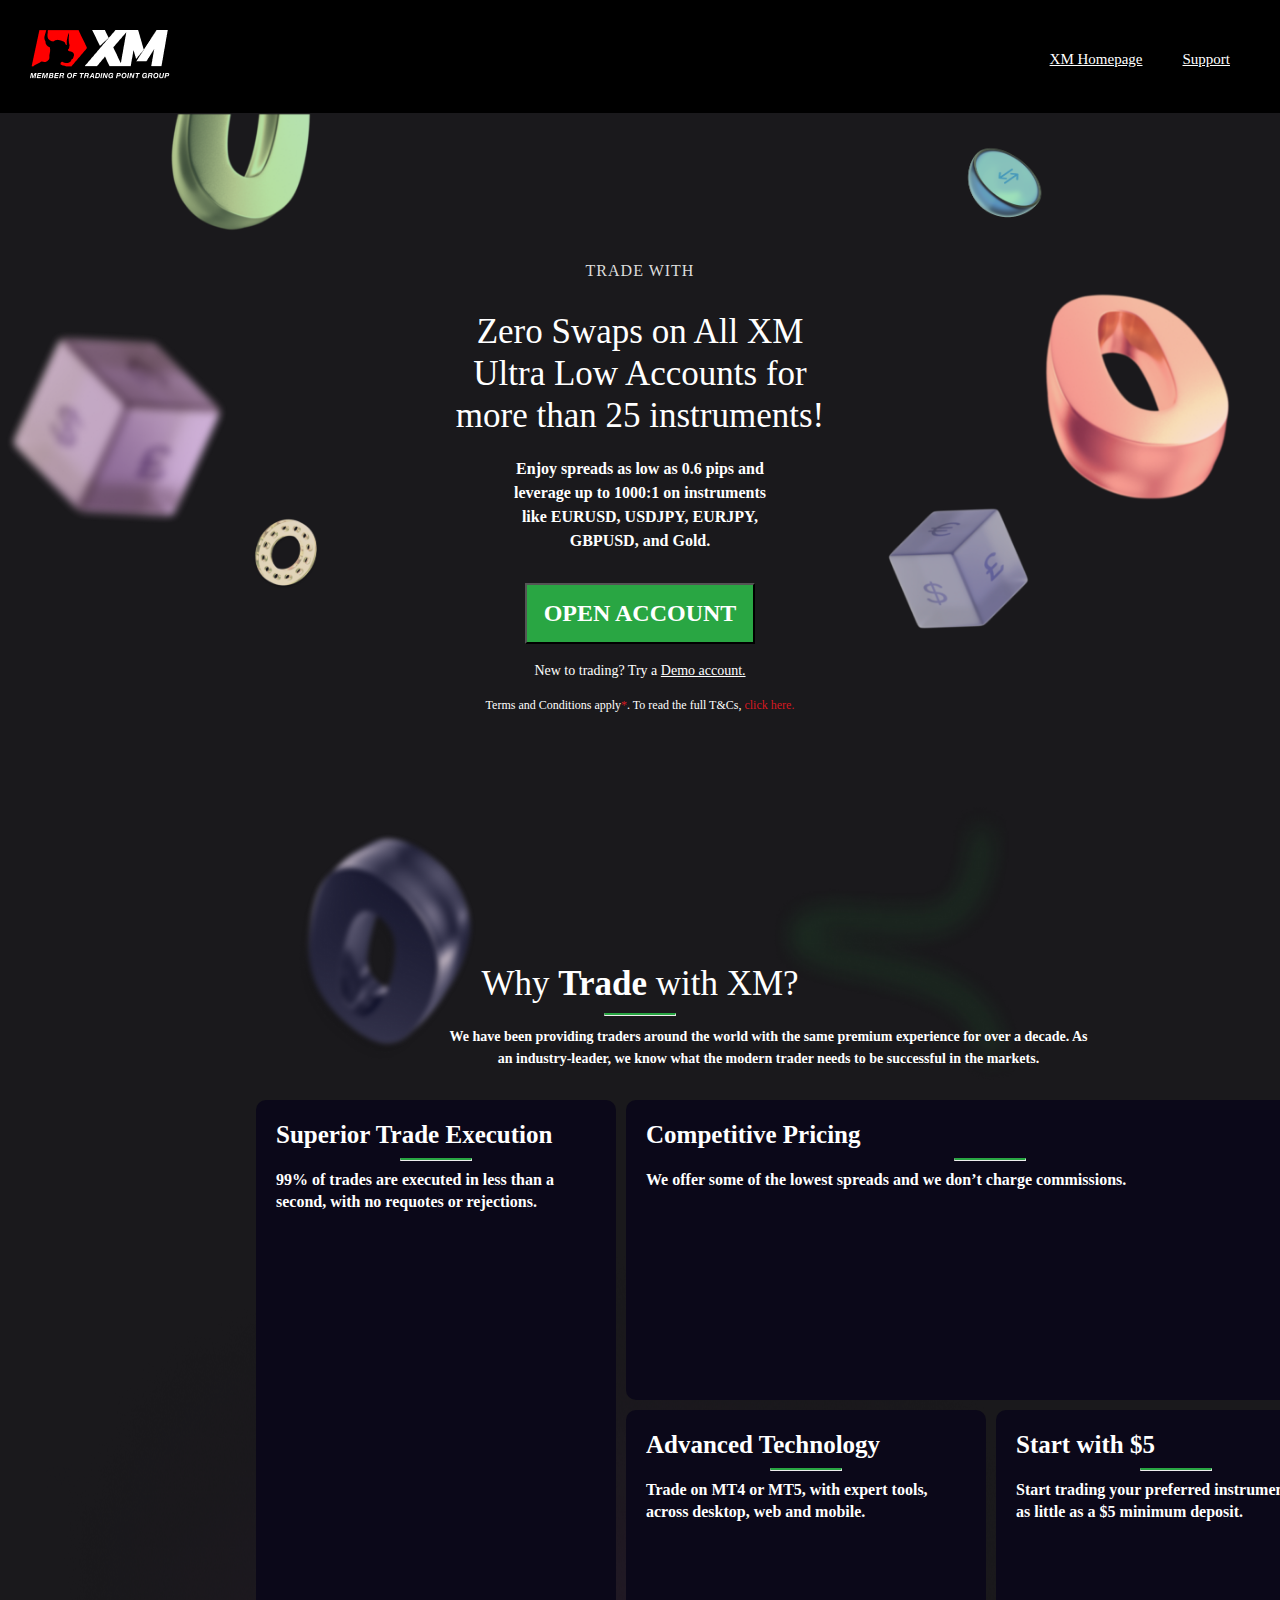
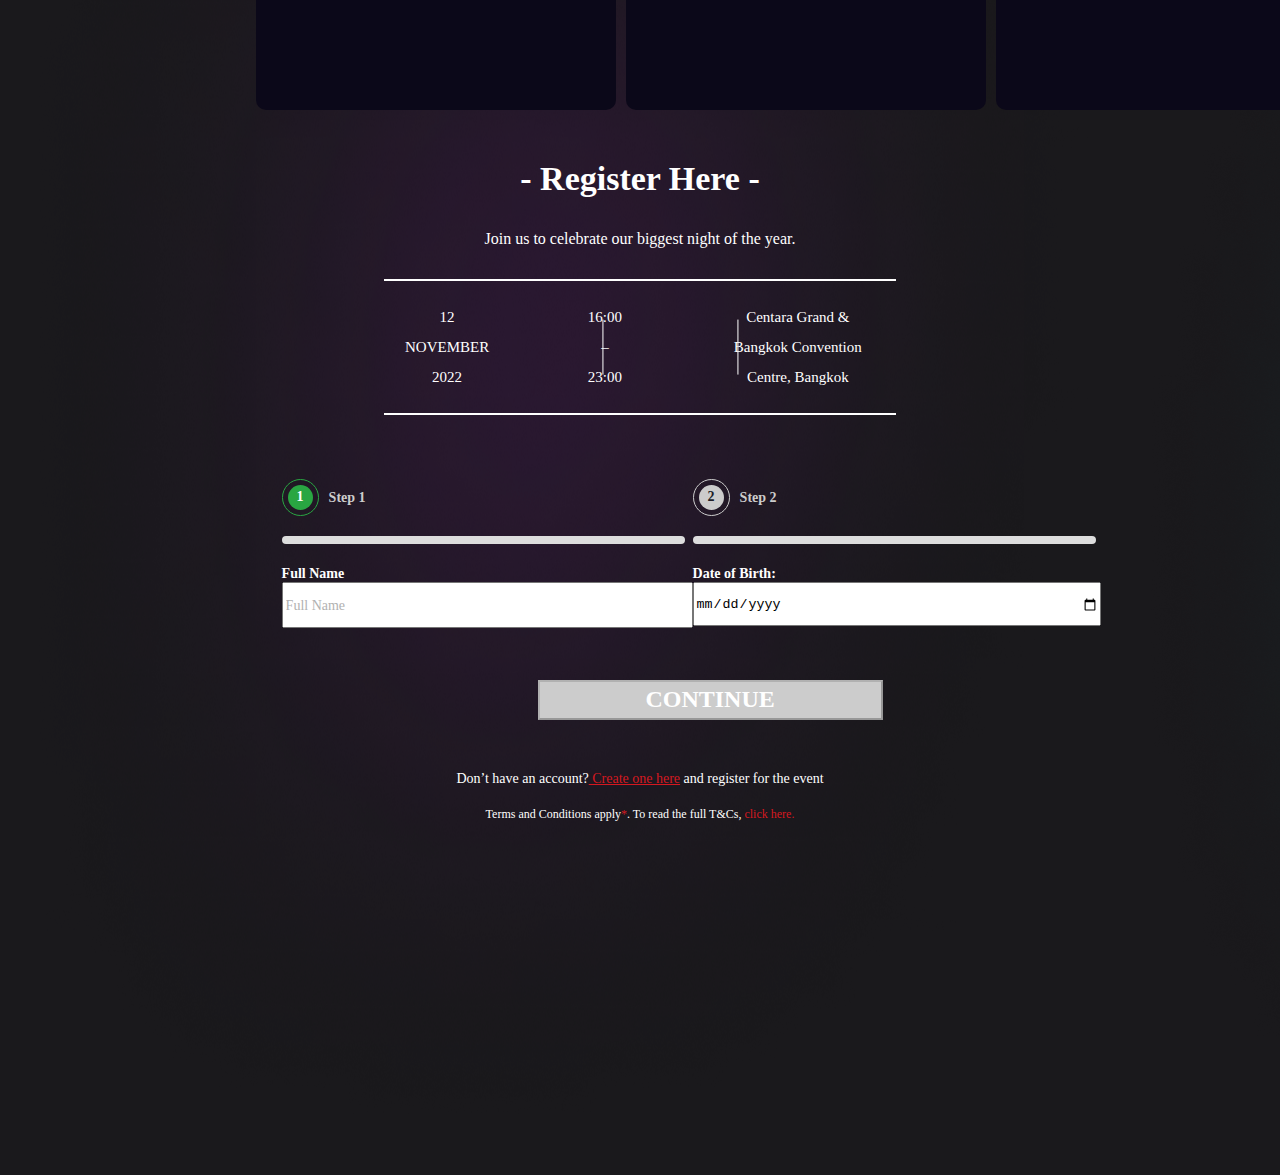
==== index.html @ 7a82c83c "Add all the project" ====
<!DOCTYPE html>
<html lang="en">
<head>
    <meta charset="UTF-8">
    <meta name="viewport" content="width=device-width, initial-scale=1.0">
    <link rel="stylesheet" href="styles.css">
    <title>FEDsMKT</title>
    <script src="./redirect.js"></script>
</head>
<body>
    <div class="home-page">
        <div class="home-page__header">
            <div class="home-page__menu">
                <img src="assets/xmlogo.png" alt="Logo" class="home-page__logo">
                <div class="home-page__tabs">
                    <a class="home-page__tab1" href="#home">XM Homepage</a>
                    <a class="home-page__tab2" href="#support">Support</a>
                </div>
            </div>
        </div>
        <div class="home_page__body">
            <div class="home_page__sectionone">
                <div class="tradeWith">TRADE WITH</div>
                <div class="title">Zero Swaps on All XM Ultra Low Accounts for more than 25 instruments!</div>
                <div class="info">Enjoy spreads as low as 0.6 pips and leverage up to 1000:1 on instruments like EURUSD, USDJPY, EURJPY, GBPUSD, and Gold.</div>
                <button class="button">OPEN ACCOUNT</button>
                <div class="new">New to trading? Try a <em>Demo account.</em></div>
                <div class="terms">Terms and Conditions apply<em>*</em>. To read the full T&Cs,<em> click here.</em></div>
            </div>
            <div class="home_page__sectiontwo">
                <div id="content-container"></div>
                <script>renderSection()</script>
            </div>
            <div class="home_page__sectionthree">
                <div class="titleThree">Why <em>Trade</em> with XM?</div>
                <hr class="divider-green">
                <div class="details">We have been providing traders around the world with the same premium experience for over a decade. As an industry-leader, we know what the modern trader needs to be successful in the markets.</div>
            </div>
            <div class="home_page__sectionfour">
                <div class="superior">
                    <div class="titleFour">Superior Trade Execution</div>
                    <hr class="divider-green">
                    <div class="detailsFour">99% of trades are executed in less than a second, with no requotes or rejections.</div>
                </div>
                <div class="competitive">
                    <div class="titleFour">Competitive Pricing</div>
                    <hr class="divider-green">
                    <div class="detailsFour">We offer some of the lowest spreads and we don’t charge commissions.</div>
                </div>
                <div class="advanced">
                    <div class="titleFour">Advanced Technology</div>
                    <hr class="divider-green">
                    <div class="detailsFour">Trade on MT4 or MT5, with expert tools, across desktop, web and mobile.</div>
                </div>
                <div class="start">
                    <div class="titleFour">Start with $5</div>
                    <hr class="divider-green">
                    <div class="detailsFour">Start trading your preferred instruments with as little as a $5 minimum deposit.</div>
                </div>
            </div>
            <div class="home_page__sectionFive">
                <div class="registerTitle">- Register Here -</div>
                <div class="registerDetails">Join us to celebrate our biggest night of the year.</div>
                <div class="top"></div>
                    <div class="event">
                        <div class="info__event">12 NOVEMBER 2022</div>
                        <div class="line"></div>
                        <div class="info__event"> 16:00 – 23:00</div>
                        <div class="line"></div>
                        <div class="info__event">Centara Grand & Bangkok Convention Centre, Bangkok</div>
                </div>
                <div class="bottom"></div>
                <div id="content-container__form"></div>
                <script>renderRegisterForm()</script>
            </div>
        </div>
        <div class="home-page__background">
            <img src="assets/general-desktop.png" alt="background" class="home-page__background1">
            <div class="home-page__background2">
                <img src="assets/Gold-Number-02.png" alt="gold">
                <img src="assets/Vector_4.png" alt="vector">
            </div>
            <div class="home-page__background3">
                <img src="assets/IntersectPurple.png" alt="background4">
                <img src="assets/Intersect.png" alt="background">
            </div>
        </div>
    </div>
</body>
</html>
---- styles.css ----
body, h1, ul {
    margin: 0;
    padding: 0;
}

@media screen and (max-width: 992px) {
    .home-page__tabs{
        display: none;
    }
    .home-page__menu {
        padding: 30px;
        text-align: center;
    }
    .home_page__sectionone{
        margin: 10% 15% 0 15%;
        display: grid;
    }
    .home_page__sectionthree {
        margin: 0 5%;
    }
    .details{
        width: unset;
        margin: 0; 
    }
    .home_page__sectionfour{
        width: unset;
        display: flex;
        margin: 0;
        flex-direction: column;
        align-items: center;
    }
    .superior, .competitive, .advanced, .start{
        width: 70%;
        height: max-content;
        border-radius: 10px;
        background: #0B0819;
        padding: 20px;
        margin: 20px 0;
    }
    .home-page__background {
        width: fit-content;
    }
    .home-page__background3 img{
        width: 100%;
        /* display: flex;
        flex-direction: row;
        justify-content: space-evenly;
        padding-top: 10%; */
    }
  }

@media screen and (min-width: 992px) {
    .home-page__background {
        width: 100%;
    }
    .home-page__background3{
        display: flex;
        justify-content: space-evenly;
        padding-top: 10%;
    }
    .home-page__tabs{
        display: flex;
        float: right;
    }
    .home-page__menu {
        padding: 30px;
    }
    .home_page__sectionone{
        margin: 10% 35% 0 35%;
        display: grid;
    }
    .details{
        width: 641px;
        margin: 10px 35%;
    }
    .home_page__sectionfour{
        width: 1016px;
        display: grid;
        grid-template-columns: auto auto;
        gap: 10px;
        margin: 30px 20% 50px 20%;
    }
    .superior{
        grid-row-start: 1;
        width: 320px;
        height: 570px;
        border-radius: 10px;
        background: #0B0819;
        padding: 20px;
        grid-column-start: 1;
        grid-column-end: 2;
        grid-row-start: 1;
        grid-row-end: 3;
    }
    .competitive{
        width: 687px;
        height: 260px;
        border-radius: 10px;
        background: #0B0819;
        padding: 20px;
        grid-column-start: 2;
        grid-column-end: 4;
        grid-row-start: 1;
        grid-row-end: 1;
    }
    
    .advanced{
        width: 320px;
        height: 260px;
        border-radius: 10px;
        background: #0B0819;
        padding: 20px;
        grid-column-start: 2;
        grid-column-end: 3;
        grid-row-start: 2;
        grid-row-end: 2;
    }
    
    .start{
        width: 320px;
        height: 260px;
        border-radius: 10px;
        background: #0B0819;
        padding: 20px;
        grid-column-start: 3;
        grid-column-end: 4;
        grid-row-start: 2;
        grid-row-end: 2;
    }
    
  }


.home-page {
    background: linear-gradient(180deg, rgb(26, 25, 28, 1) 100%, rgba(26, 25, 28, 0.8) 57.69%, rgba(26, 25, 28, 0.585) 78.84%, rgba(26, 25, 28, 0) 100%);
    width: 100%
}
.home-page__background1{
    position: relative;
    width: 100%;
}

.home-page__background2 {
    display: flex;
    justify-content: space-evenly;
    padding-top: 10%;
}

.home-page__background1 img, .home-page__background2 img{
    width: 20%;
}

.home-page__header {
    /* width: 1200px; */
    height: 113px;
    top: -1px;
    background: #000000;
}

.home-page__tab1, .home-page__tab2{
    color: #FFFFFF;
    font-family: Roboto;
    font-size: 15px;
    font-weight: 400;
    line-height: 18px;
    letter-spacing: 0px;
    text-align: left;
    padding: 20px;
}

.home_page__body{
    position: absolute;
    z-index: 1;
    width: 100%;
}
.home_page__sectiontwo {
    margin: 13% 13% 5% 13%;
}
.tradeWith{
    font-family: Roboto;
    font-size: 16px;
    font-weight: 400;
    line-height: 40px;
    letter-spacing: 1px;
    text-align: center;
    color: #DDDDDD;
    padding: 10px 0;
}
.title{
    font-family: Roboto;
    font-size: 35px;
    font-weight: 400;
    line-height: 42px;
    letter-spacing: 0px;
    text-align: center;
    color: #FFFFFF;
    padding: 10px 0;
}
.info{
    font-family: Roboto;
    font-size: 16px;
    font-weight: 700;
    line-height: 24px;
    letter-spacing: 0px;
    text-align: center;
    color: #FFFFFF;
    padding: 10px 55px;
}
.button{
    background: #29A643;
    font-family: Bebas Neue Pro;
    font-size: 24px;
    font-weight: 700;
    line-height: 27px;
    letter-spacing: 0px;
    text-align: center;
    color: #FFFFFF;
    margin: 20px 20%;
    padding: 15px;
}
.new {
    font-family: Roboto;
    font-size: 14px;
    font-weight: 400;
    line-height: 14px;
    letter-spacing: 0px;
    text-align: center;
    color: #FFFFFF;
}
.new em { 
    text-decoration:underline; 
    font-style: unset;
}
.terms {
    font-family: Roboto;
    font-size: 12px;
    font-weight: 400;
    line-height: 14px;
    letter-spacing: 0px;
    text-align: center;
    color: #FFFFFF;
    padding: 20px;
}
.terms em { 
    color: #D51820;
    font-style: unset;
}

.titleThree{
    font-family: Roboto;
    font-size: 35px;
    font-weight: 300;
    line-height: 43px;
    letter-spacing: 0px;
    text-align: center;
    color: #FFFFFF;
}

.titleThree em { 
    font-weight: 700;
    font-style: unset;
}

hr.divider-green {
    border-top: 2px solid #29A643;
    width: 70px;
  }

.details{
    font-family: Roboto;
    font-size: 14px;
    font-weight: 700;
    line-height: 22px;
    letter-spacing: 0px;
    text-align: center;
    color: #FFFFFF;
    left: 280px;
}

.titleFour{
    font-family: Roboto;
    font-size: 25px;
    font-weight: 700;
    line-height: 30px;
    letter-spacing: 0px;
    text-align: left;
    color: #FFFFFF;
}

.detailsFour{
    font-family: Roboto;
    font-size: 16px;
    font-weight: 700;
    line-height: 22px;
    letter-spacing: 0px;
    text-align: left;
    color: #FFFFFF;
  
}

.registerTitle{
    font-family: Roboto;
    font-size: 34px;
    font-weight: 700;
    line-height: 38px;
    letter-spacing: 0px;
    text-align: center;
    color: #FFFFFF;
    margin-bottom: 30px;
}
.registerDetails{
    font-family: Roboto;
    font-size: 16px;
    font-weight: 400;
    line-height: 21px;
    letter-spacing: 0px;
    text-align: center;
    color: #FFFFFF;
    margin-bottom: 30px;
}

.top, .bottom{
    margin: 0 30%;
    border: 1px solid #FFFFFF;
}

.event{
    display: flex;
    margin: 0 30%;
}

.line{
    width: 121px;
    top: 2080px;
    left: 487px;
    transform: rotate(90deg);
    border-top: 1px solid #FFFFFF;
}

.info__event {
    font-family: Roboto;
    font-size: 15px;
    font-weight: 500;
    line-height: 30px;
    letter-spacing: 0px;
    text-align: center;
    color: #FFFFFF;
    padding: 21px;
}
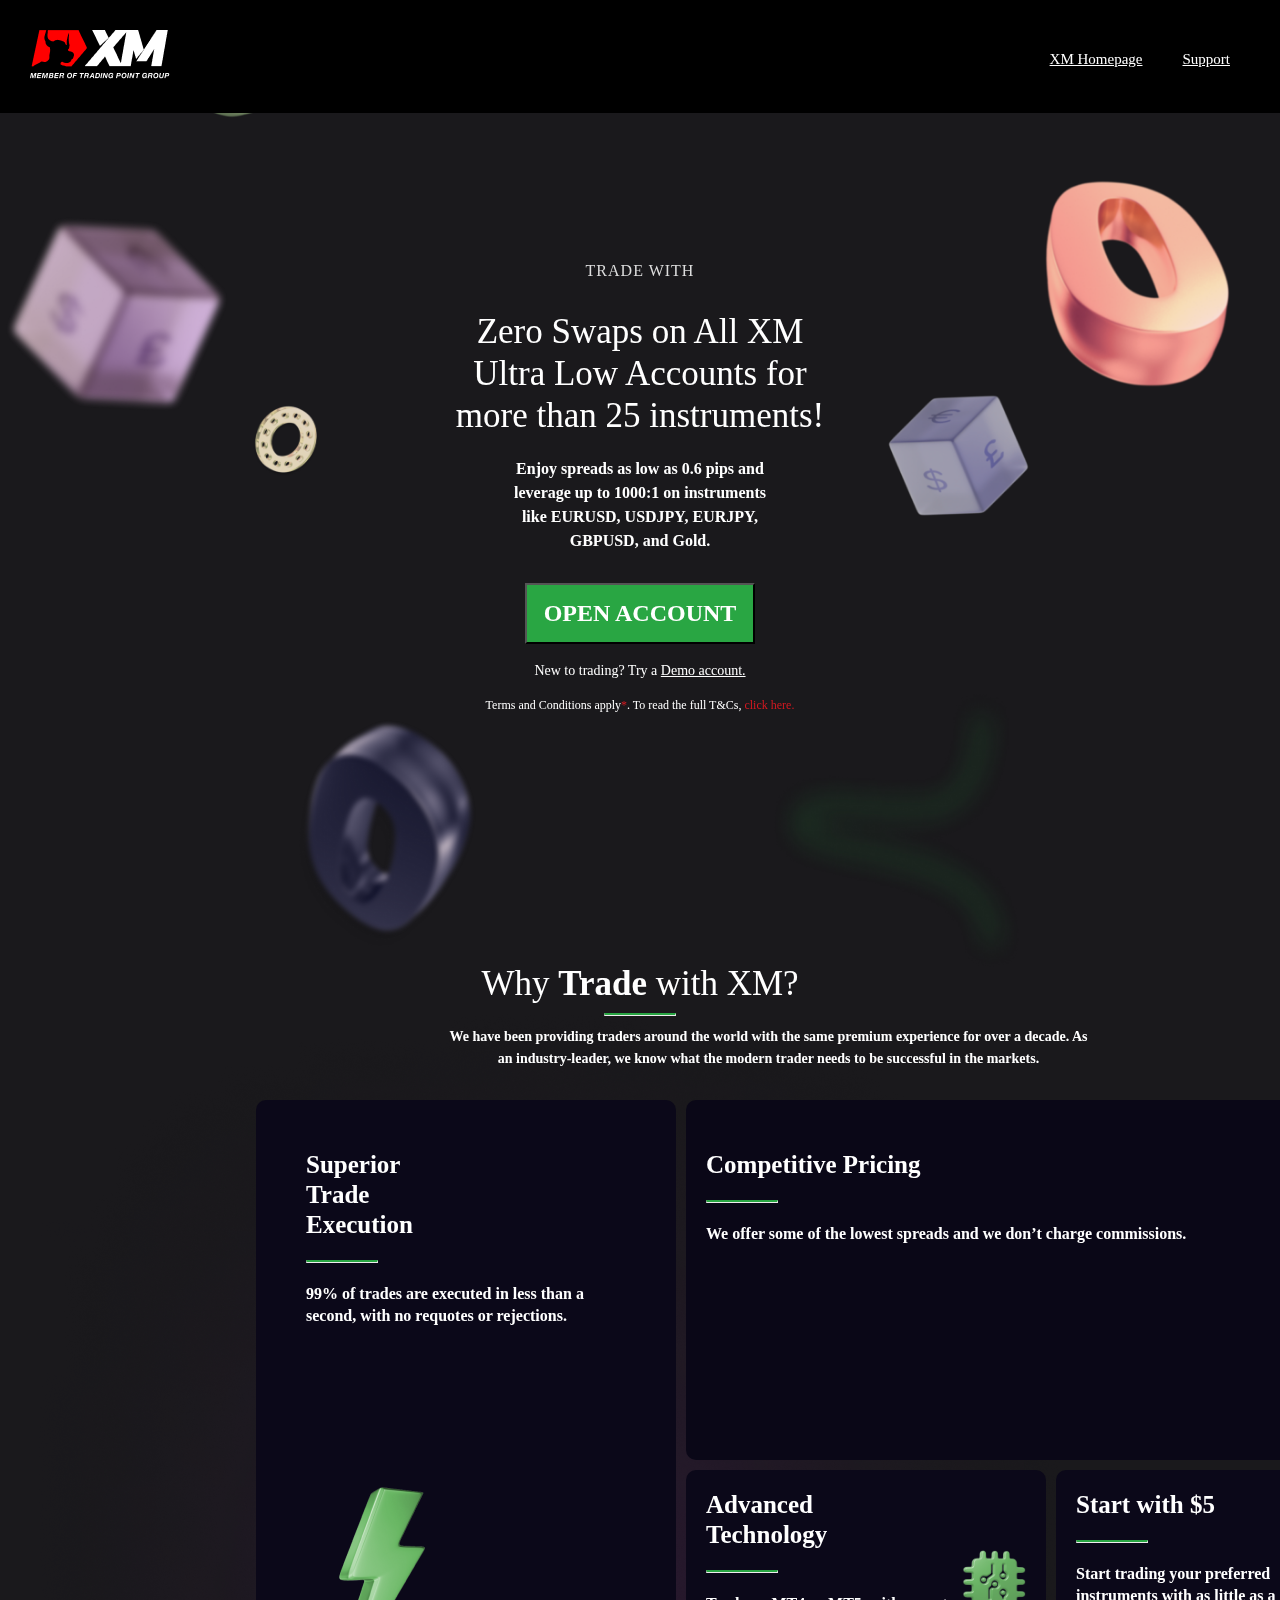
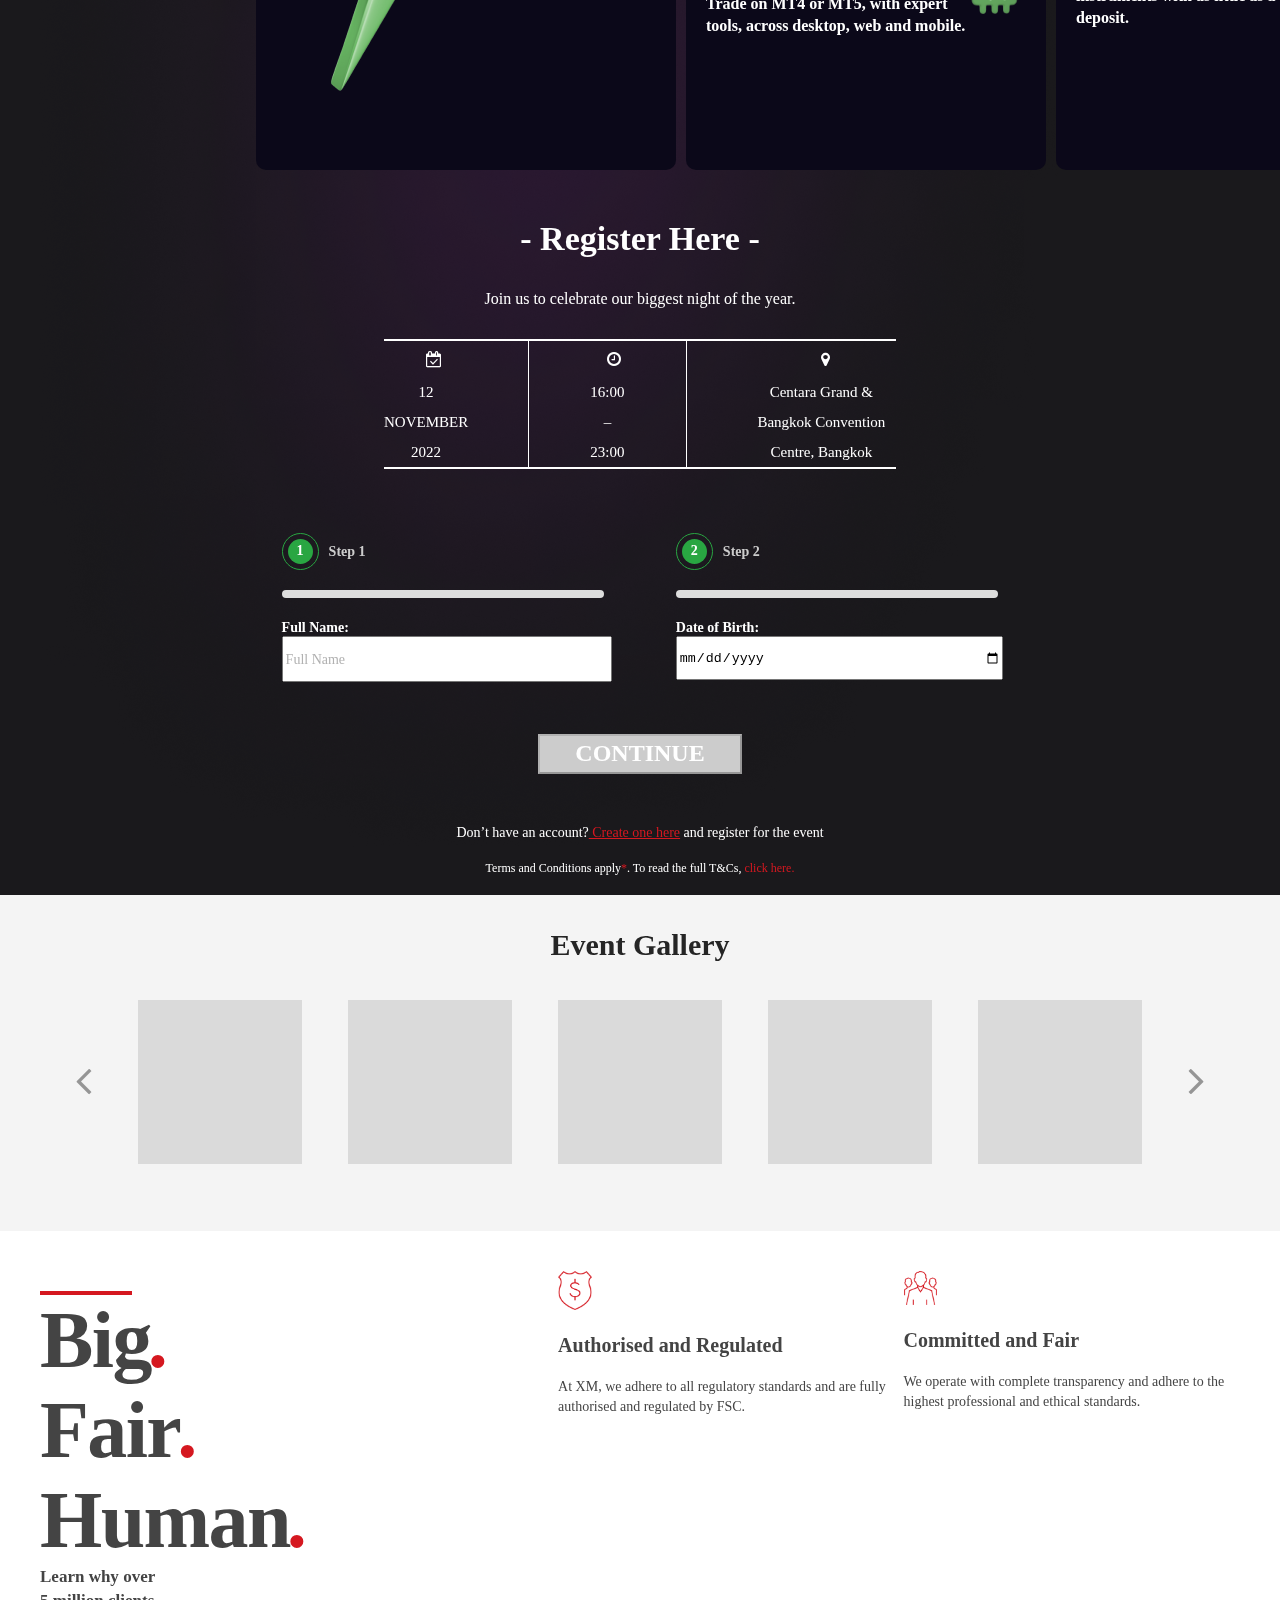
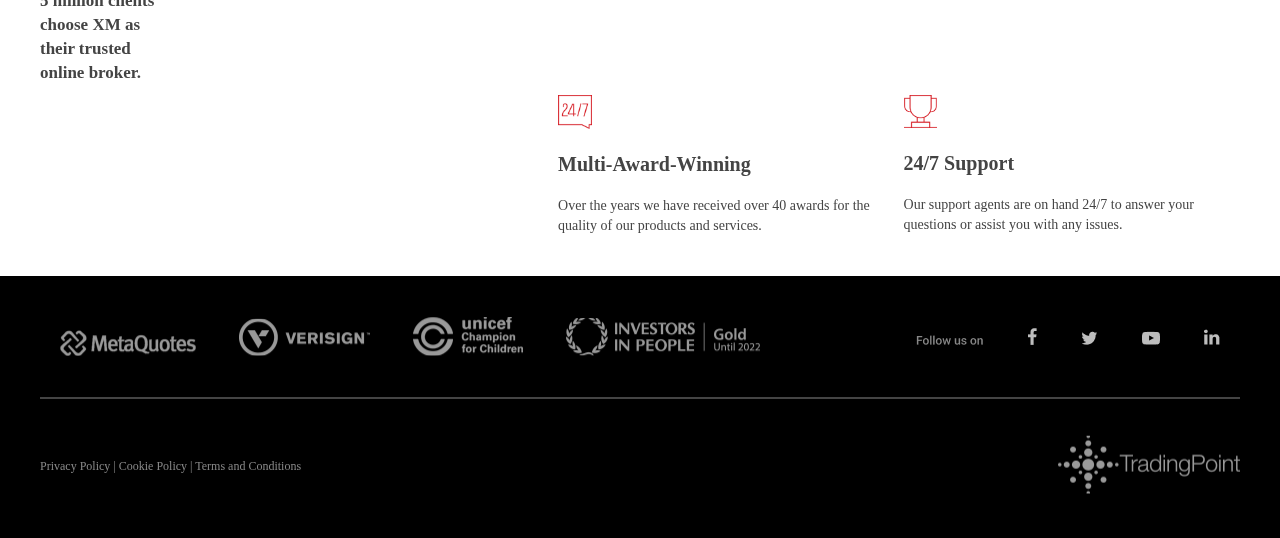
==== commit 22c4dcd5: "last change" ====
--- a/index.html
+++ b/index.html
@@ -4,11 +4,23 @@
     <meta charset="UTF-8">
     <meta name="viewport" content="width=device-width, initial-scale=1.0">
     <link rel="stylesheet" href="styles.css">
+    <link rel="stylesheet" href="/font-awesome-4.7.0/css/font-awesome.css">
     <title>FEDsMKT</title>
     <script src="./redirect.js"></script>
 </head>
 <body>
-    <div class="home-page">
+    <div class="home-page__background">
+        <img src="assets/general-desktop.png" alt="background" class="home-page__background1">
+        <div class="home-page__background2">
+            <img src="assets/Gold-Number-02.png" alt="gold">
+            <img src="assets/Vector_4.png" alt="vector">
+        </div>
+        <div class="home-page__background3">
+            <img src="assets/IntersectPurple.png" alt="background4">
+            <img src="assets/Intersect.png" alt="background">
+        </div>
+    </div>
+    <header>
         <div class="home-page__header">
             <div class="home-page__menu">
                 <img src="assets/xmlogo.png" alt="Logo" class="home-page__logo">
@@ -18,6 +30,8 @@
                 </div>
             </div>
         </div>
+    </header>
+    <div class="home-page">
         <div class="home_page__body">
             <div class="home_page__sectionone">
                 <div class="tradeWith">TRADE WITH</div>
@@ -39,21 +53,26 @@
             <div class="home_page__sectionfour">
                 <div class="superior">
                     <div class="titleFour">Superior Trade Execution</div>
+                    <img src="assets/fast-execusion-icon.png" alt="fast" class="fast_mobile">
                     <hr class="divider-green">
                     <div class="detailsFour">99% of trades are executed in less than a second, with no requotes or rejections.</div>
+                    <img src="assets/fast-execusion-icon.png" alt="fast" class="fast">
                 </div>
                 <div class="competitive">
                     <div class="titleFour">Competitive Pricing</div>
+                    <span><img src="assets/competitive-pricing-icon.png" alt="competitive" class="competitive__icon"></span>
                     <hr class="divider-green">
                     <div class="detailsFour">We offer some of the lowest spreads and we don’t charge commissions.</div>
                 </div>
                 <div class="advanced">
                     <div class="titleFour">Advanced Technology</div>
+                    <img src="assets/tech-icon.png" alt="tech" class="tech">
                     <hr class="divider-green">
                     <div class="detailsFour">Trade on MT4 or MT5, with expert tools, across desktop, web and mobile.</div>
                 </div>
                 <div class="start">
                     <div class="titleFour">Start with $5</div>
+                    <img src="assets/dollar-icon.png" alt="dollar-icon" class="dollar-icon">
                     <hr class="divider-green">
                     <div class="detailsFour">Start trading your preferred instruments with as little as a $5 minimum deposit.</div>
                 </div>
@@ -61,30 +80,98 @@
             <div class="home_page__sectionFive">
                 <div class="registerTitle">- Register Here -</div>
                 <div class="registerDetails">Join us to celebrate our biggest night of the year.</div>
-                <div class="top"></div>
-                    <div class="event">
-                        <div class="info__event">12 NOVEMBER 2022</div>
-                        <div class="line"></div>
-                        <div class="info__event"> 16:00 – 23:00</div>
-                        <div class="line"></div>
-                        <div class="info__event">Centara Grand & Bangkok Convention Centre, Bangkok</div>
+                <div class="register__info">
+                    <div class="top"></div>
+                        <div class="event">
+                            <div class="info_class">
+                                <i class="fa fa-calendar-check-o" aria-hidden="true"></i>
+                                <div class="info__event">12 NOVEMBER 2022</div>
+                            </div>
+                            <div class="line"></div>
+                            <div class="info_class">
+                                <i class="fa fa-clock-o" aria-hidden="true"></i>
+                                <div class="info__event"> 16:00 – 23:00</div>
+                            </div>
+                            <div class="line"></div>
+                            <div class="info_class">
+                                <i class="fa fa-map-marker" aria-hidden="true"></i>
+                                <div class="info__event">Centara Grand & Bangkok Convention Centre, Bangkok</div>
+                            </div>
+                        </div>
+                    <div class="bottom"></div>
                 </div>
-                <div class="bottom"></div>
                 <div id="content-container__form"></div>
                 <script>renderRegisterForm()</script>
             </div>
-        </div>
-        <div class="home-page__background">
-            <img src="assets/general-desktop.png" alt="background" class="home-page__background1">
-            <div class="home-page__background2">
-                <img src="assets/Gold-Number-02.png" alt="gold">
-                <img src="assets/Vector_4.png" alt="vector">
+            <div class="home-page__sectionSix">
+                <label class="sectionSix_title">Event Gallery</label>
+                <div class="events_section">
+                    <img src="assets/arrowleft.png" alt="background">
+                    <div class="image1"></div>
+                    <div class="image2"></div>
+                    <div class="image3"></div>
+                    <div class="image4"></div>
+                    <div class="image5"></div>
+                    <img src="assets/arrowRight.png" alt="background">
+                </div>
             </div>
-            <div class="home-page__background3">
-                <img src="assets/IntersectPurple.png" alt="background4">
-                <img src="assets/Intersect.png" alt="background">
+            <div class="home-page__sectionSeven">
+                <div class="title_step">
+                    <div class="red_line"></div>
+                    <div class="title_sectionSeven">Big<em>.</em> Fair<em>.</em> Human<em>.</em></div>
+                    <div class="label_seven">Learn why <b>over 5 million clients choose XM</b> as their trusted online broker.</div>
+                </div>
+                <div class="details_section1">
+                    <img src="assets/Frame.png" alt="background">
+                    <div class="details_info_title">Authorised and Regulated</div>
+                    <div class="details_info">At XM, we adhere to all regulatory standards and are fully authorised and regulated by FSC.</div>
+                </div>
+                <div class="details_section2">
+                    <img src="assets/Frame1.png" alt="background">
+                    <div class="details_info_title">Committed and Fair</div>
+                    <div class="details_info">We operate with complete transparency and adhere to the highest professional and ethical standards.</div>
+                </div>
+                <div class="details_section3">
+                    <img src="assets/Frame2.png" alt="background">
+                    <div class="details_info_title">Multi-Award-Winning</div>
+                    <div class="details_info">Over the years we have received over 40 awards for the quality of our products and services.</div>
+                </div>
+                <div class="details_section4">
+                    <img src="assets/Frame3.png" alt="background">
+                    <div class="details_info_title">24/7 Support</div>
+                    <div class="details_info">Our support agents are on hand 24/7 to answer your questions or assist you with any issues.</div>
+                </div>
             </div>
         </div>
     </div>
+    <footer>
+        <div class="first_line">
+            <div class="left_corner">
+                <img src="assets/meta.png" alt="background">
+                <img src="assets/verisign.png" alt="background">
+                <img src="assets/unicef.png" alt="background">
+                <img src="assets/Rectangle.png" alt="background">
+            </div>
+            <div class="rigth_corner">
+                <img src="assets/Followuson.png" alt="background">
+                <img src="assets/facebook.png" alt="background">
+                <img src="assets/twitter.png" alt="background">
+                <img src="assets/youtube.png" alt="background">
+                <img src="assets/linkedin.png" alt="background">
+            </div>
+        </div>
+        <div class="line_space"></div>
+        <div class="second_line">
+            <div class="left_corner">
+                <span>Privacy Policy |</span>
+                <span>Cookie Policy |</span>
+                <span>Terms and Conditions</span>
+            </div>
+            <div class="rigth_corner">
+                <img src="assets/trading.png" alt="background">
+            
+            </div>
+        </div>
+      </footer>
 </body>
 </html>
--- a/styles.css
+++ b/styles.css
@@ -2,8 +2,12 @@
     margin: 0;
     padding: 0;
 }
-
-@media screen and (max-width: 992px) {
+body{
+    width: 100%;
+    background: linear-gradient(180deg, rgb(26, 25, 28, 1) 100%, rgba(26, 25, 28, 0.8) 57.69%, rgba(26, 25, 28, 0.585) 78.84%, rgba(26, 25, 28, 0) 100%);
+}
+
+@media screen and (max-width: 480px) {
     .home-page__tabs{
         display: none;
     }
@@ -38,25 +42,288 @@
         margin: 20px 0;
     }
     .home-page__background {
-        width: fit-content;
-    }
-    .home-page__background3 img{
+        position: fixed;
+        top: 0;
+        left: 0;
         width: 100%;
-        /* display: flex;
-        flex-direction: row;
-        justify-content: space-evenly;
-        padding-top: 10%; */
+        height: 100%;
+        z-index: -1; /* Ensure it's behind the body content */
+    }
+    .fast{
+        margin: 0;
+        display: none;
+      }
+      .fast_mobile{
+        width: 20%;
+        float: right;
+      }
+
+    .line {
+        border-bottom: 1px solid #FFFFFF;
+    }
+    .event{
+        display: flex;
+        flex-direction: column;
+    }
+    .button{
+        background: #29A643;
+        font-family: Bebas Neue Pro;
+        font-size: 24px;
+        font-weight: 700;
+        line-height: 27px;
+        letter-spacing: 0px;
+        text-align: center;
+        color: #FFFFFF;
+        margin: 20px 0;
+        padding: 15px;
+    }
+    .image1,.image2,.image3,.image4,.image5{
+        width: 164px;
+        height: 164px;
+        top: 2908px;
+        left: 479px;
+        transform: rotate(180deg);
+        background: #DADADA;
+    }
+    .image3,.image4,.image5{
+        display: none;
+    }
+    .first_line{
+        display: none;
+    }
+    .line_space{
+        display: none;
+    }
+    .home-page__sectionSeven{
+        background: #FFFFFF;
+        padding: 40px;
+        display: flex;
+        flex-direction: column;
+    }
+    .title_sectionSeven{
+        font-family: Roboto;
+        font-size: 80px;
+        font-weight: 900;
+        line-height: 90px;
+        letter-spacing: -0.02em;
+        text-align: left;
+        color: #444444;
+    }
+    
+    .label_seven{
+        font-family: Roboto;
+        font-size: 17px;
+        font-weight: 700;
+        line-height: 24px;
+        letter-spacing: 0px;
+        text-align: left;
+        color: #444444;
+    }
+    .details_section1 img, .details_section2 img, .details_section3 img, .details_section4 img{
+        width: 20%;
+    }
+    .details_section1, .details_section2,.details_section3,.details_section4{
+        text-align: center;
+    }
+    .details_info_title{
+        font-family: Roboto;
+        font-size: 20px;
+        font-weight: 700;
+        line-height: 23px;
+        letter-spacing: 0em;
+        text-align: center;
+        color: #444444;
+        margin: 20px 0;
+    }
+    
+    .details_info{
+        font-family: Roboto;
+        font-size: 14px;
+        font-weight: 400;
+        line-height: 20px;
+        letter-spacing: 0em;
+        text-align: center;
+        color: #444444;
+    }
+}
+
+@media screen and (max-width: 992px)  and (min-width: 480px){
+    .home-page__tabs{
+        display: none;
+    }
+    .home-page__menu {
+        padding: 30px;
+        text-align: center;
+    }
+    .home_page__sectionone{
+        margin: 10% 15% 0 15%;
+        display: grid;
+    }
+    .home_page__sectionthree {
+        margin: 0 5%;
+    }
+    .details{
+        width: unset;
+        margin: 0; 
+    }
+    .home_page__sectionfour{
+        width: unset;
+        display: flex;
+        margin: 0;
+        flex-direction: column;
+        align-items: center;
+    }
+    .superior, .competitive, .advanced, .start{
+        width: 70%;
+        height: max-content;
+        border-radius: 10px;
+        background: #0B0819;
+        padding: 20px;
+        margin: 20px 0;
+    }
+    .home-page__background {
+        position: fixed;
+        top: 0;
+        left: 0;
+        width: 100%;
+        height: 100%;
+        z-index: -1; /* Ensure it's behind the body content */
+    }
+    .fast{
+        margin: 0;
+        display: none;
+      }
+      .fast_mobile{
+        width: 20%;
+        float: right;
+      }
+
+      .line{
+        border-right: 1px solid #FFFFFF;
+    }
+    .event{
+        display: flex;
+        width: 100%;
+    }
+    .button{
+        background: #29A643;
+        font-family: Bebas Neue Pro;
+        font-size: 24px;
+        font-weight: 700;
+        line-height: 27px;
+        letter-spacing: 0px;
+        text-align: center;
+        color: #FFFFFF;
+        margin: 20px 20%;
+        padding: 15px;
+    }
+    .image1,.image2,.image3,.image4,.image5{
+        width: 164px;
+        height: 164px;
+        top: 2908px;
+        left: 479px;
+        transform: rotate(180deg);
+        background: #DADADA;
+    }
+    .image4,.image5{
+        display: none;
+    }
+    .first_line{
+        display: none;
+    }
+    .line_space{
+        display: none;
+    }
+    .home-page__sectionSeven{
+        background: #FFFFFF;
+        padding: 40px;
+        display: grid;
+        flex-direction: column;
+    }
+
+    .title_sectionSeven{
+        font-family: Roboto;
+        font-size: 80px;
+        font-weight: 900;
+        line-height: 90px;
+        letter-spacing: -0.02em;
+        text-align: left;
+        color: #444444;
+        grid-column-start: 1;
+        grid-column-end: 3;
+        grid-row-start: 1;
+        grid-row-end: 1;
+    }
+    .details_section1{
+        grid-column-start: 1;
+        grid-column-end: 2;
+        grid-row-start: 2;
+        grid-row-end: 2;
+    }
+    .details_section2{
+        grid-column-start: 2;
+        grid-column-end: 3;
+        grid-row-start: 2;
+        grid-row-end: 2;
+    }
+    .details_section3{
+        grid-column-start: 1;
+        grid-column-end: 2;
+        grid-row-start: 3;
+        grid-row-end: 3;
+    }
+    .details_section4{
+        grid-column-start: 2;
+        grid-column-end: 3;
+        grid-row-start: 3;
+        grid-row-end: 3;
+    }
+    
+    .label_seven{
+        font-family: Roboto;
+        font-size: 17px;
+        font-weight: 700;
+        line-height: 24px;
+        letter-spacing: 0px;
+        text-align: left;
+        color: #444444;
+    }
+    .details_section1 img, .details_section2 img, .details_section3 img, .details_section4 img{
+        width: 10%;
+    }
+    .details_section1, .details_section2,.details_section3,.details_section4{
+        text-align: center;
+    }
+    .details_info_title{
+        font-family: Roboto;
+        font-size: 20px;
+        font-weight: 700;
+        line-height: 23px;
+        letter-spacing: 0em;
+        text-align: center;
+        color: #444444;
+        margin: 20px 0;
+        grid-column-start: 1;
+        grid-column-end: 2;
+        grid-row-start: 1;
+        grid-row-end: 2;
+    }
+    
+    .details_info{
+        font-family: Roboto;
+        font-size: 14px;
+        font-weight: 400;
+        line-height: 20px;
+        letter-spacing: 0em;
+        text-align: center;
+        color: #444444;
     }
   }
 
 @media screen and (min-width: 992px) {
-    .home-page__background {
+    .home-page__background1{
+        position: relative;
         width: 100%;
-    }
-    .home-page__background3{
-        display: flex;
-        justify-content: space-evenly;
-        padding-top: 10%;
     }
     .home-page__tabs{
         display: flex;
@@ -86,7 +353,7 @@
         height: 570px;
         border-radius: 10px;
         background: #0B0819;
-        padding: 20px;
+        padding: 50px;
         grid-column-start: 1;
         grid-column-end: 2;
         grid-row-start: 1;
@@ -96,8 +363,8 @@
         width: 687px;
         height: 260px;
         border-radius: 10px;
-        background: #0B0819;
-        padding: 20px;
+        background: hsl(251, 52%, 6%);
+        padding: 50px 20px;
         grid-column-start: 2;
         grid-column-end: 4;
         grid-row-start: 1;
@@ -127,18 +394,144 @@
         grid-row-start: 2;
         grid-row-end: 2;
     }
+
+    .fast{
+            margin: 50% 0 0 0;
+          }
+      .fast_mobile{
+        display: none;
+        width: unset;
+        float: unset;
+      }
+      .line{
+        margin: 0px 60px;
+        border-right: 1px solid #FFFFFF;
+    }
+    .event{
+        display: flex;
+        width: 100%;
+    }
+    .button{
+        background: #29A643;
+        font-family: Bebas Neue Pro;
+        font-size: 24px;
+        font-weight: 700;
+        line-height: 27px;
+        letter-spacing: 0px;
+        text-align: center;
+        color: #FFFFFF;
+        margin: 20px 20%;
+        padding: 15px;
+    }
+    .home-page__background {
+        position: fixed;
+        top: 0;
+        left: 0;
+        width: 100%;
+        height: 100%;
+        z-index: -1; /* Ensure it's behind the body content */
+    }
+    .image1,.image2,.image3,.image4,.image5{
+        width: 164px;
+        height: 164px;
+        top: 2908px;
+        left: 479px;
+        transform: rotate(180deg);
+        background: #DADADA;
+    }
+    .first_line{
+        display: flex;
+        align-items: center;
+        justify-content: space-between;
+    }
+    .line_space{
+        border: 1px solid #444444;
+        margin: 3% 0;
+    }
+
+    .home-page__sectionSeven{
+        background: #FFFFFF;
+        padding: 40px;
+        display: grid;
+        grid-template-columns: auto auto auto;
+        gap: 10px;
+    }
+
+    .title_sectionSeven{
+        font-family: Roboto;
+        font-size: 80px;
+        font-weight: 900;
+        line-height: 90px;
+        letter-spacing: -0.02em;
+        text-align: left;
+        color: #444444;
+        width: 12%;
+    }
+    
+    .label_seven{
+        font-family: Roboto;
+        font-size: 17px;
+        font-weight: 700;
+        line-height: 24px;
+        letter-spacing: 0px;
+        text-align: left;
+        color: #444444;
+        width: 23%;
+    }
+
+    .details_section1{
+        grid-column-start: 2;
+        grid-column-end: 3;
+        grid-row-start: 1;
+        grid-row-end: 1;
+    }
+    .details_section2{
+        grid-column-start: 3;
+        grid-column-end: 4;
+        grid-row-start: 1;
+        grid-row-end: 1;
+    }
+    .details_section3{
+        grid-column-start: 2;
+        grid-column-end: 3;
+        grid-row-start: 2;
+        grid-row-end: 2;
+    }
+    .details_section4{
+        grid-column-start: 3;
+        grid-column-end: 4;
+        grid-row-start: 2;
+        grid-row-end: 2;
+    }
+    .details_section1 img, .details_section2 img, .details_section3 img, .details_section4 img{
+        width: 10%;
+    }
+    .details_info_title{
+        font-family: Roboto;
+        font-size: 20px;
+        font-weight: 700;
+        line-height: 23px;
+        letter-spacing: 0em;
+        text-align: left;
+        color: #444444;
+        margin: 20px 0;
+        grid-column-start: 1;
+        grid-column-end: 2;
+        grid-row-start: 1;
+        grid-row-end: 2;
+    }
+    
+    .details_info{
+        font-family: Roboto;
+        font-size: 14px;
+        font-weight: 400;
+        line-height: 20px;
+        letter-spacing: 0em;
+        text-align: left;
+        color: #444444;
+    }
     
   }
-
-
-.home-page {
-    background: linear-gradient(180deg, rgb(26, 25, 28, 1) 100%, rgba(26, 25, 28, 0.8) 57.69%, rgba(26, 25, 28, 0.585) 78.84%, rgba(26, 25, 28, 0) 100%);
-    width: 100%
-}
-.home-page__background1{
-    position: relative;
-    width: 100%;
-}
 
 .home-page__background2 {
     display: flex;
@@ -151,7 +544,6 @@
 }
 
 .home-page__header {
-    /* width: 1200px; */
     height: 113px;
     top: -1px;
     background: #000000;
@@ -168,11 +560,6 @@
     padding: 20px;
 }
 
-.home_page__body{
-    position: absolute;
-    z-index: 1;
-    width: 100%;
-}
 .home_page__sectiontwo {
     margin: 13% 13% 5% 13%;
 }
@@ -206,18 +593,6 @@
     color: #FFFFFF;
     padding: 10px 55px;
 }
-.button{
-    background: #29A643;
-    font-family: Bebas Neue Pro;
-    font-size: 24px;
-    font-weight: 700;
-    line-height: 27px;
-    letter-spacing: 0px;
-    text-align: center;
-    color: #FFFFFF;
-    margin: 20px 20%;
-    padding: 15px;
-}
 .new {
     font-family: Roboto;
     font-size: 14px;
@@ -266,6 +641,26 @@
     width: 70px;
   }
 
+.superior hr.divider-green, .competitive hr.divider-green, .advanced hr.divider-green, .start hr.divider-green{
+    border-top: 2px solid #29A643;
+    width: 70px;
+    margin: 20px 0;
+  }
+
+  img.competitive__icon {
+    width: 14%;
+    float: right;
+}
+
+img.tech {
+    width: 20%;
+    float: right;
+}
+img.dollar-icon {
+    width: 20%;
+    float: right;
+}
+
 .details{
     font-family: Roboto;
     font-size: 14px;
@@ -285,6 +680,7 @@
     letter-spacing: 0px;
     text-align: left;
     color: #FFFFFF;
+    width: 45%;
 }
 
 .detailsFour{
@@ -318,23 +714,17 @@
     color: #FFFFFF;
     margin-bottom: 30px;
 }
+.register__info{
+    margin: 0 30%;
+}
 
 .top, .bottom{
-    margin: 0 30%;
     border: 1px solid #FFFFFF;
 }
 
-.event{
-    display: flex;
-    margin: 0 30%;
-}
-
-.line{
-    width: 121px;
-    top: 2080px;
-    left: 487px;
-    transform: rotate(90deg);
-    border-top: 1px solid #FFFFFF;
+.fa.fa-calendar-check-o, .fa.fa-clock-o,.fa.fa-map-marker  {
+    color: #FFFFFF;
+    margin: 10px 50%;
 }
 
 .info__event {
@@ -345,7 +735,64 @@
     letter-spacing: 0px;
     text-align: center;
     color: #FFFFFF;
-    padding: 21px;
-}
-
-
+}
+
+.home-page__sectionSix{
+    padding: 30px;
+    background: #F4F4F4;
+    display: grid;
+    align-items: center;
+}
+
+.sectionSix_title{
+    font-family: Roboto;
+    font-size: 30px;
+    font-weight: 800;
+    line-height: 39px;
+    letter-spacing: 0px;
+    text-align: center;
+    color: #252525;
+}
+
+.events_section {
+    display: flex;
+    align-items: center;
+    justify-content: space-evenly;
+    margin: 3% 0;
+}
+
+footer{
+    background-color: #000000;
+    padding: 40px;
+}
+.second_line{
+    display: flex;
+    align-items: center;
+    justify-content: space-between;
+}
+.first_line img{
+    padding: 0 20px;
+}
+
+.left_corner {
+    font-family: Roboto;
+    font-size: 12px;
+    font-weight: 400;
+    line-height: 17px;
+    letter-spacing: 0em;
+    text-align: left;
+    color: #888888;
+
+}
+
+.red_line{
+    border-bottom: 4px solid #D51820;
+    width: 72.28px;
+    padding: 10px;
+
+}
+
+.title_sectionSeven em{
+    color:  #D51820;
+}
+
